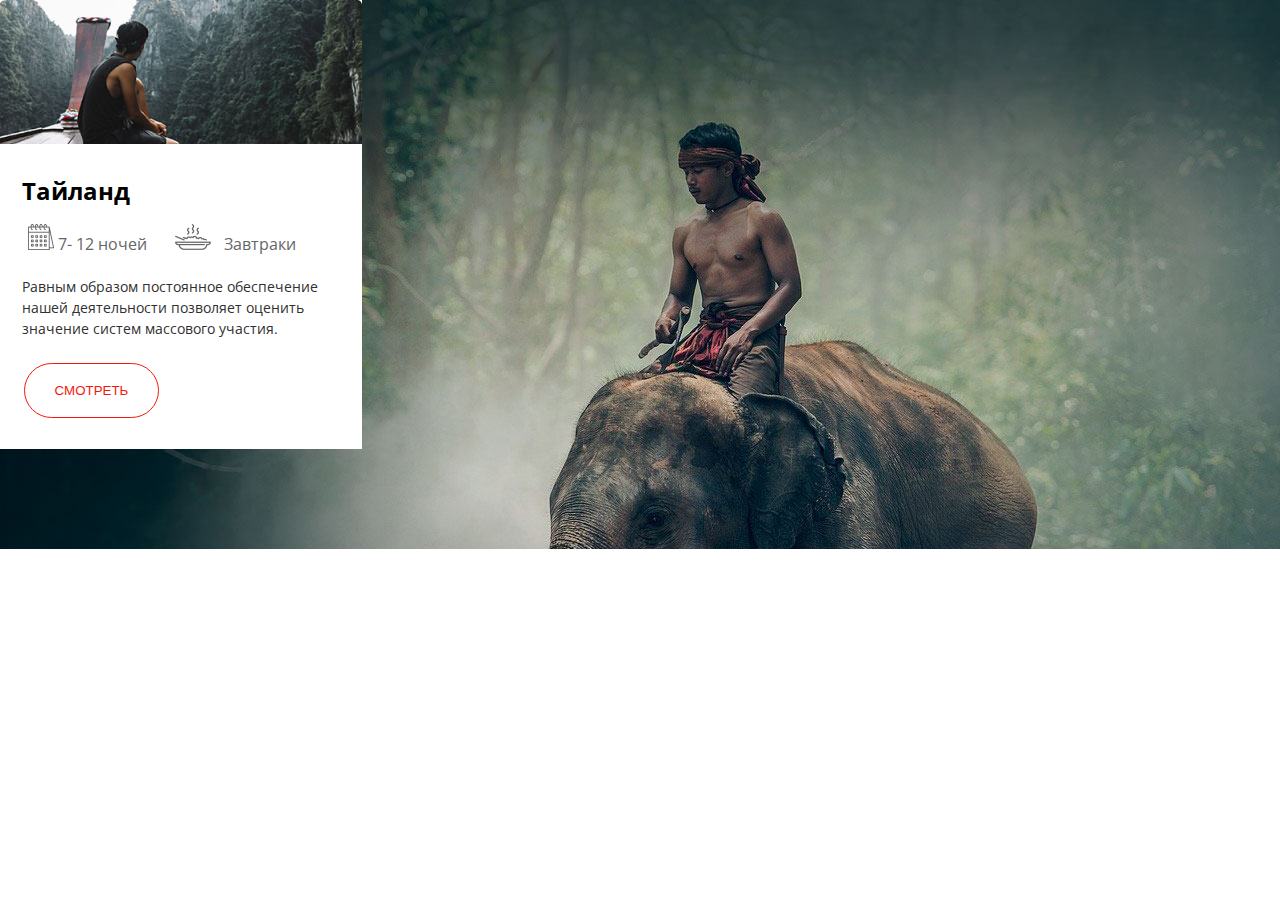
==== card.html @ 8dc9c454 "rename" ====
<!DOCTYPE html>
<html lang="ru">
  <head>
    <title>Asia tour</title>
    <meta http-equiv="Content-type" content="text/html" ; charset="UTF-8" />
    <link rel="stylesheet" href="styles/reset.css" />
    <link rel="stylesheet" href="styles/layout.css" />
    <link rel="stylesheet" href="styles/main.css" />
    <link href="https://fonts.googleapis.com/css2?family=Open+Sans:wght@300;700&display=swap" rel="stylesheet" />
  </head>

  <body>
    <div class="wrapper">
        <!--1й элемент-->
        <div class="tours">
          <div class="tours__item tours__first">
            <div class="tours__image-wrapper">
              <img src="images/river.png" alt="man-on-boad" />
            </div>
            <div class="tours__content">
              <h3>Тайланд</h3>
            </div>
           <div class="tours__features">
             <ul class="day-and-breakfast">
                <li class="day">
                  <img class="calendar" src="images/calendar.png" alt="calendar" />
                  <span class="nights" >7- 12 ночей</span>
               </li>
               <li class="breakfast">
                  <img class="meal" src="images/meal.png" alt="meal" />
                 <span class="breakfast">Завтраки</span>
               </li>
             </ul>
           </div>
            <div class="tours__description">
              <p>
               Равным образом постоянное обеспечение нашей деятельности позволяет оценить значение систем массового
                участия.
              </p>
           </div>
            <button class="tours__button">СМОТРЕТЬ</button>
          </div>
        </div>
     </div>
          
  </body>
</html>
---- styles/layout.css ----
html,
body {
  height: 100%;
  width: 100%;
  margin: 0;
}

body {
  font-size: 14px;
  color:#fff;
  line-height: 1;
  font-family: 'Open Sans', sans-serif;
}

* {
  box-sizing: border-box;
}
---- styles/main.css ----
h1 {
    font-size: 72px;
  }
  
  h2 {
    font-size: 36px;
  }
  
  h3 {
    font-size: 24px;
  }
  
  .wrapper {
    width: 100%;
    background-color: #001821;
    background-image: url(./../images/e1e8a5192d48f6a27b1f7f2d7f96c15d.jpg),
      url(./../images/8ab63ebd5bdf999b88ad70228e5cca81.jpg);
    background-position: top center, bottom center;
    background-repeat: no-repeat;
  }
  
  .tours {
    width: 1140px;
    height: 549px;
    display: block;
    position: relative;
    
  }
  
  .tours__first {
    display: inline-block;
    width: 362px;
    height: 449px;
    background-color: #fff;
  }

  .tours__features {

  }

  .tours__content {
    color: #000;
    margin-top: 33px;
    margin-left: 22px;
    margin-bottom: 21px;
  }

  .day-and-breakfast {
    color: #666;
    display: inline-flex;
    margin-left: 28px;
    margin-right: 62px;
  }

  .day {
    margin-right: 28px;
  }


  .tours__description {
    color: #303030;
    font-size: 14px;
    margin-top: 23.5px;
    margin-left: 22px;
    margin-right: 16px;
    line-height: 21px;
  }

  .calendar {
    width: 26px;
    height: 26px;
  }

  .meal {
    width: 36px;
    height: 26px;
    margin-right: 9px;
  }

  .nights {
    font-size: 16px;
  }

  .breakfast {
    font-size: 16px;
  }

  .tours__button {
    cursor: pointer;
    width: 135px;
    height: 55px;
    margin-top: 24.5px;
    margin-left: 24px;
    border-radius: 35px;
    color: #F5170E;
    border: 1px solid #F5170E;
    background-color: #fff;
    text-transform: uppercase;
  }
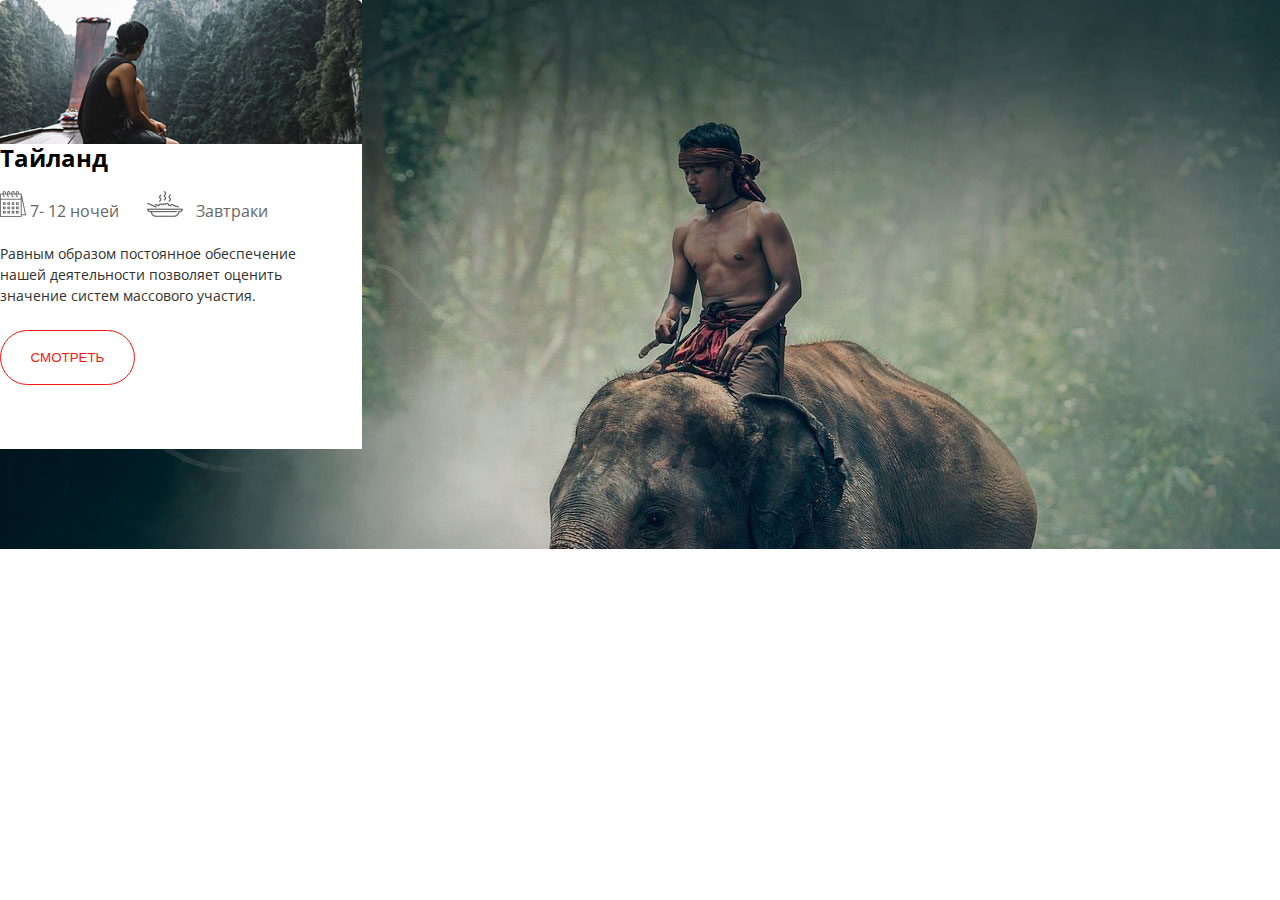
==== commit 8ff9d8af: "margin, image positioning, ellipses" ====
--- a/card.html
+++ b/card.html
@@ -5,7 +5,7 @@
     <meta http-equiv="Content-type" content="text/html" ; charset="UTF-8" />
     <link rel="stylesheet" href="styles/reset.css" />
     <link rel="stylesheet" href="styles/layout.css" />
-    <link rel="stylesheet" href="styles/main.css" />
+    <link rel="stylesheet" href="styles/card-style.css" />
     <link href="https://fonts.googleapis.com/css2?family=Open+Sans:wght@300;700&display=swap" rel="stylesheet" />
   </head>
 
@@ -17,29 +17,33 @@
             <div class="tours__image-wrapper">
               <img src="images/river.png" alt="man-on-boad" />
             </div>
-            <div class="tours__content">
-              <h3>Тайланд</h3>
+            <div class="tours_card-wrapper">
+              <div class="tours__content">
+                <h3>Тайланд</h3>
+              </div>
+             <div class="tours__features">
+               <ul class="day-and-breakfast">
+                  <li class="day">
+                    <img class="calendar" src="images/calendar.png" alt="calendar" />
+                    <span class="nights" >7- 12 ночей</span>
+                 </li>
+                 <li class="breakfast">
+                    <img class="meal" src="images/meal.png" alt="meal" />
+                   <span class="breakfast">Завтраки</span>
+                 </li>
+               </ul>
+             </div>
+              <div class="tours__description">
+                <p>
+                 Равным образом постоянное обеспечение нашей деятельности позволяет оценить значение систем массового
+                  участия.
+  
+                </p>
+             </div>
+              <button class="tours__button">СМОТРЕТЬ</button>
             </div>
-           <div class="tours__features">
-             <ul class="day-and-breakfast">
-                <li class="day">
-                  <img class="calendar" src="images/calendar.png" alt="calendar" />
-                  <span class="nights" >7- 12 ночей</span>
-               </li>
-               <li class="breakfast">
-                  <img class="meal" src="images/meal.png" alt="meal" />
-                 <span class="breakfast">Завтраки</span>
-               </li>
-             </ul>
-           </div>
-            <div class="tours__description">
-              <p>
-               Равным образом постоянное обеспечение нашей деятельности позволяет оценить значение систем массового
-                участия.
-              </p>
-           </div>
-            <button class="tours__button">СМОТРЕТЬ</button>
-          </div>
+            </div>
+           
         </div>
      </div>
           
--- a/styles/card-style.css
+++ b/styles/card-style.css
@@ -0,0 +1,113 @@
+h1 {
+    font-size: 72px;
+  }
+  
+  h2 {
+    font-size: 36px;
+  }
+  
+  h3 {
+    font-size: 24px;
+  }
+  
+  .wrapper {
+    width: 100%;
+    background-color: #001821;
+    background-image: url(./../images/e1e8a5192d48f6a27b1f7f2d7f96c15d.jpg),
+      url(./../images/8ab63ebd5bdf999b88ad70228e5cca81.jpg);
+    background-position: top center, bottom center;
+    background-repeat: no-repeat;
+  }
+  
+  .tours {
+    width: 1140px;
+    height: 549px;
+    display: block;
+    position: relative;
+    
+  }
+
+  .image-wrapper {
+    width: 100%;
+    height: 549px;
+    overflow: hidden;
+    object-fit: cover;
+  }
+
+  .card-wrapper {
+    width: 324px;v
+    margin: 33px 16px 26px 22px;
+  }
+  
+  .tours__first {
+    display: inline-block;
+    width: 362px;
+    height: 449px;
+    background-color: #fff;
+  }
+
+ 
+
+  .tours__content {
+    color: #000;
+    margin-bottom: 21px;
+  }
+
+  .day-and-breakfast {
+    color: #666;
+    display: inline-flex;
+  }
+  
+  .day {
+    margin-right: 28px;
+  }
+
+
+  .tours__description {
+    width: 324px;
+    height: 63px;
+    color: #303030;
+    font-size: 14px;
+    margin-top: 23.5px;
+    line-height: 21px;
+    overflow: hidden;
+    text-overflow: ellipsis;
+  }
+
+  .calendar {
+    width: 26px;
+    height: 26px;
+  }
+
+  .meal {
+    width: 36px;
+    height: 26px;
+    margin-right: 9px;
+  }
+
+  .nights {
+    font-size: 16px;
+  }
+
+  .breakfast {
+    font-size: 16px;
+  }
+
+  .tours__button {
+    cursor: pointer;
+    width: 135px;
+    height: 55px;
+    margin-top: 24.5px;
+    border-radius: 35px;
+    color: #F5170E;
+    border: 1px solid #F5170E;
+    background-color: #fff;
+    text-transform: uppercase;
+  }
+
+  .tours_button:hover,
+  .tours__button:active {
+    background-color: #F5170E;
+    color:#fff;
+    transition: 0.3s;
+  }
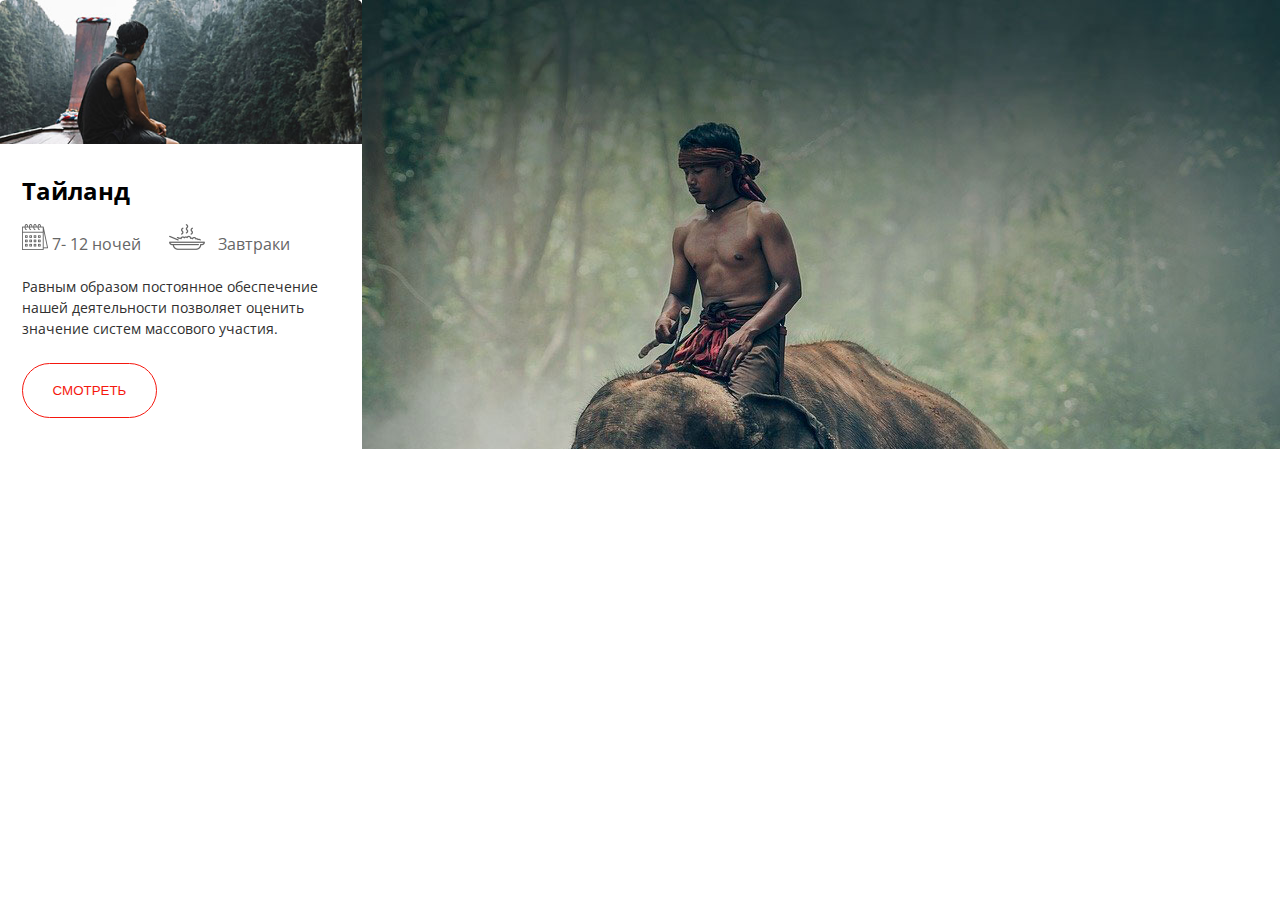
==== commit 3bfec0da: "syntax errors" ====
--- a/card.html
+++ b/card.html
@@ -17,7 +17,7 @@
             <div class="tours__image-wrapper">
               <img src="images/river.png" alt="man-on-boad" />
             </div>
-            <div class="tours_card-wrapper">
+            <div class="tours__card-wrapper">
               <div class="tours__content">
                 <h3>Тайланд</h3>
               </div>
--- a/styles/card-style.css
+++ b/styles/card-style.css
@@ -21,21 +21,18 @@
   
   .tours {
     width: 1140px;
-    height: 549px;
     display: block;
     position: relative;
     
   }
 
-  .image-wrapper {
-    width: 100%;
-    height: 549px;
+  .tours__image-wrapper {
     overflow: hidden;
     object-fit: cover;
   }
 
-  .card-wrapper {
-    width: 324px;v
+  .tours__card-wrapper {
+    width: 324px;
     margin: 33px 16px 26px 22px;
   }
   
@@ -57,7 +54,7 @@
     color: #666;
     display: inline-flex;
   }
-  
+
   .day {
     margin-right: 28px;
   }
@@ -103,11 +100,11 @@
     border: 1px solid #F5170E;
     background-color: #fff;
     text-transform: uppercase;
+    transition: 0.3s;
   }
 
-  .tours_button:hover,
+  .tours__button:hover,
   .tours__button:active {
     background-color: #F5170E;
     color:#fff;
-    transition: 0.3s;
   }
